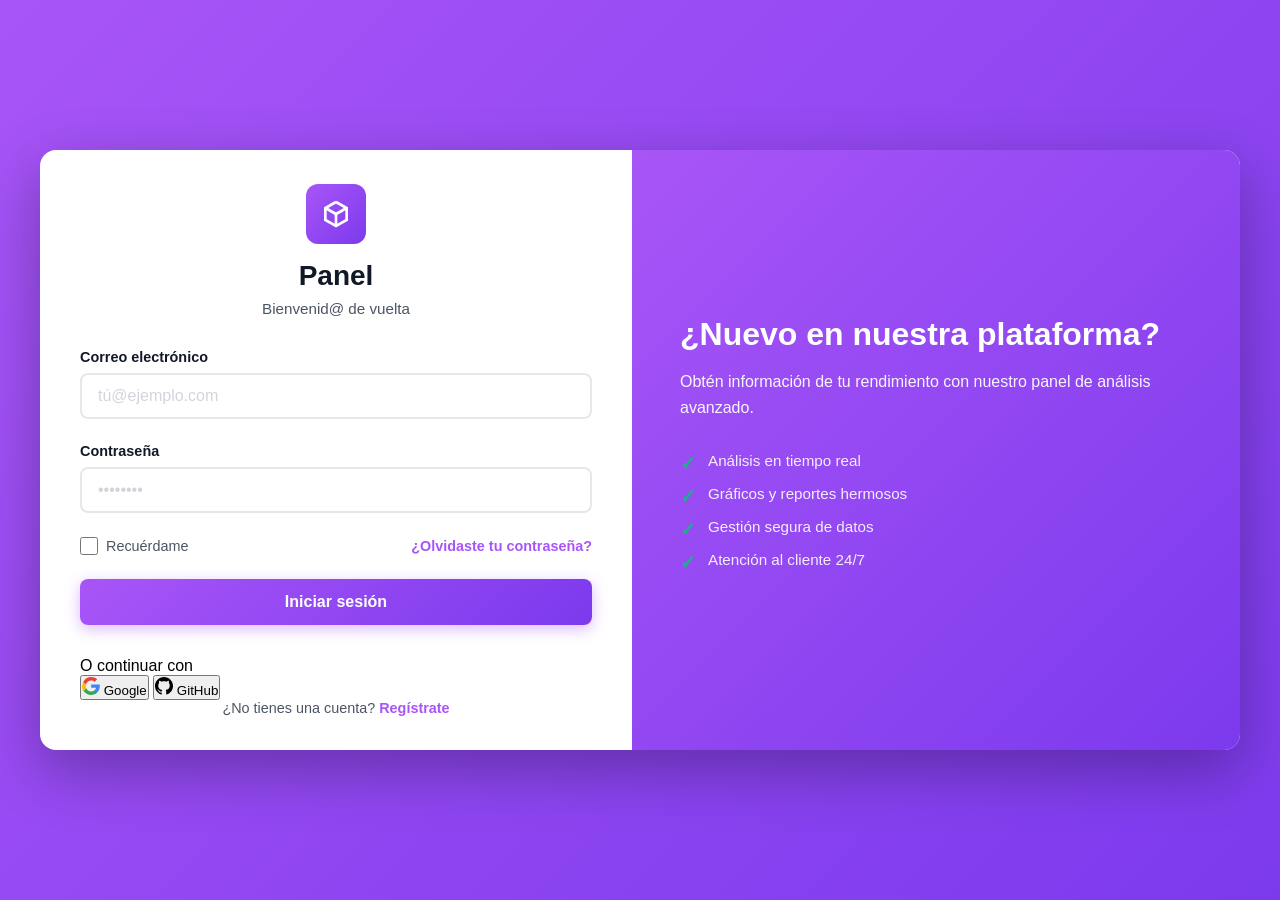
==== src/login/index.html @ 753d1077 "feat: remove old HTML files and add new login and home pages" ====
<!DOCTYPE html>
<html lang="en">
<head>
    <meta charset="UTF-8">
    <meta name="viewport" content="width=device-width, initial-scale=1.0">
    <title>Iniciar sesión - Panel</title>
    <link rel="stylesheet" href="styles2.css">
</head>
<body>
    <a href="#mainContent" class="skip-link">Ir al contenido principal</a>
    <div id="mainContent" class="login-container">
        <div class="login-box">
            <!-- Logo Section -->
            <div class="login-header">
                <div class="logo-circle" aria-hidden="true">
                    <svg width="40" height="40" viewBox="0 0 24 24" fill="none" stroke="currentColor" stroke-width="2" aria-hidden="true">
                        <polyline points="12 3 20 7.5 20 16.5 12 21 4 16.5 4 7.5 12 3"></polyline>
                        <line x1="12" y1="12" x2="20" y2="7.5"></line>
                        <line x1="12" y1="12" x2="12" y2="21"></line>
                        <line x1="12" y1="12" x2="4" y2="7.5"></line>
                    </svg>
                </div>
                <h1 id="loginHeading">Panel</h1>
                <p>Bienvenid@ de vuelta</p>
            </div>

            <!-- Login Form -->
            <form class="login-form" id="loginForm" aria-labelledby="loginHeading" autocomplete="on">
                <div class="form-group">
                    <label for="email">Correo electrónico</label>
                    <input 
                        type="email" 
                        id="email" 
                        name="email" 
                        placeholder="tú@ejemplo.com"
                        autocomplete="email"
                        required
                    >
                </div>

                <div class="form-group">
                    <label for="password">Contraseña</label>
                    <input 
                        type="password" 
                        id="password" 
                        name="password" 
                        placeholder="••••••••"
                        autocomplete="current-password"
                        required
                    >
                </div>

                <div class="form-options">
                    <label class="remember-me" for="remember">
                        <input type="checkbox" id="remember" name="remember">
                        <span>Recuérdame</span>
                    </label>
                    <a href="#" class="forgot-password">¿Olvidaste tu contraseña?</a>
                </div>

                <button type="submit" class="login-button" aria-label="Iniciar sesión en tu cuenta">Iniciar sesión</button>
            </form>

            <!-- Social Login -->
            <div class="social-login">
                <p>O continuar con</p>
                <div class="social-buttons">
                    <button type="button" class="social-btn google-btn" aria-label="Continuar con Google">
                        <span class="social-icon" aria-hidden="true">
                            <svg width="18" height="18" viewBox="0 0 533.5 544.3" xmlns="http://www.w3.org/2000/svg">
                                <path fill="#4285F4" d="M533.5 278.4c0-17.4-1.6-34.1-4.7-50.4H272v95.2h146.9c-6.3 33.8-25.3 62.5-54 81.7v67h87.4c51.1-47 80.2-116.3 80.2-193.5z"/>
                                <path fill="#34A853" d="M272 544.3c73.6 0 135.4-24.4 180.6-66.3l-87.4-67c-24.3 16.2-55.6 25.8-93.2 25.8-71.7 0-132.5-48.4-154.2-113.4H29.7v71.3c45.6 90.3 139.4 150.6 242.3 150.6z"/>
                                <path fill="#FBBC05" d="M117.8 324.4c-10.7-31.8-10.7-66 0-97.8v-71.3H29.7c-43 85.1-43 186.9 0 272l88.1-71z"/>
                                <path fill="#EA4335" d="M272 107.7c39.6 0 75.1 13.6 103.1 40.2l77.4-77.4C405 24.9 342.8 0 272 0 169.1 0 75.3 60.3 29.7 150.6l88.1 71c21.7-65 82.5-113.4 154.2-113.4z"/>
                            </svg>
                        </span>
                        <span>Google</span>
                    </button>
                    <button type="button" class="social-btn github-btn" aria-label="Continuar con GitHub">
                        <span class="social-icon" aria-hidden="true">
                            <svg width="18" height="18" viewBox="0 0 24 24" xmlns="http://www.w3.org/2000/svg">
                                <path fill="currentColor" d="M12 0C5.37 0 0 5.37 0 12c0 5.3 3.43 9.8 8.2 11.39.6.11.82-.26.82-.58 0-.29-.01-1.05-.02-2.06-3.34.73-4.04-1.61-4.04-1.61-.54-1.37-1.33-1.74-1.33-1.74-1.09-.75.08-.73.08-.73 1.2.08 1.84 1.23 1.84 1.23 1.07 1.84 2.8 1.31 3.49 1 .11-.78.42-1.31.76-1.61-2.66-.3-5.47-1.33-5.47-5.93 0-1.31.47-2.38 1.24-3.22-.12-.3-.54-1.52.12-3.18 0 0 1.01-.32 3.3 1.23.96-.27 1.98-.4 3-.4s2.04.14 3 .4c2.28-1.55 3.29-1.23 3.29-1.23.66 1.66.24 2.88.12 3.18.77.84 1.24 1.91 1.24 3.22 0 4.61-2.82 5.63-5.5 5.92.43.37.81 1.1.81 2.22 0 1.6-.01 2.89-.01 3.28 0 .32.21.69.82.58C20.57 21.8 24 17.3 24 12c0-6.63-5.37-12-12-12z"/>
                            </svg>
                        </span>
                        <span>GitHub</span>
                    </button>
                </div>
            </div>

            <!-- Sign Up Link -->
            <div class="signup-link">
                <p>¿No tienes una cuenta? <a href="#">Regístrate</a></p>
            </div>
        </div>

        <!-- Right Side Decoration -->
        <div class="login-decoration">
            <div class="decoration-content">
                <h2>¿Nuevo en nuestra plataforma?</h2>
                <p>Obtén información de tu rendimiento con nuestro panel de análisis avanzado.</p>
                <ul class="features-list">
                    <li>Análisis en tiempo real</li>
                    <li>Gráficos y reportes hermosos</li>
                    <li>Gestión segura de datos</li>
                    <li>Atención al cliente 24/7</li>
                </ul>
            </div>
        </div>
    </div>

    <script src="login-script.js"></script>
</body>
</html>
---- src/login/styles2.css ----
* {
    margin: 0;
    padding: 0;
    box-sizing: border-box;
}

:root {
    --primary-color: #a855f7;
    --primary-dark: #9333ea;
    --gray-100: #f3f4f6;
    --gray-200: #e5e7eb;
    --gray-600: #4b5563;
    --gray-900: #111827;
    --white: #ffffff;
    --transition: all 0.3s ease;
}

body {
    font-family: 'Segoe UI', Tahoma, Geneva, Verdana, sans-serif;
    background: linear-gradient(135deg, #a855f7 0%, #7c3aed 100%);
    min-height: 100vh;
    display: flex;
    align-items: center;
    justify-content: center;
    padding: 1rem;
}

/* Login Container */
.login-container {
    display: flex;
    width: 100%;
    max-width: 1200px;
    height: 600px;
    background: white;
    border-radius: 16px;
    box-shadow: 0 20px 60px rgba(0, 0, 0, 0.3);
    overflow: hidden;
}

/* Login Box */
.login-box {
    flex: 1;
    padding: 3rem 2.5rem;
    display: flex;
    flex-direction: column;
    justify-content: center;
}

/* Login Header */
.login-header {
    text-align: center;
    margin-bottom: 2rem;
}

.logo-circle {
    width: 60px;
    height: 60px;
    background: linear-gradient(135deg, #a855f7, #7c3aed);
    border-radius: 12px;
    display: flex;
    align-items: center;
    justify-content: center;
    margin: 0 auto 1rem;
    color: white;
}

.logo-circle svg {
    width: 32px;
    height: 32px;
}

.login-header h1 {
    font-size: 1.75rem;
    color: var(--gray-900);
    margin-bottom: 0.5rem;
    font-weight: 700;
}

.login-header p {
    color: var(--gray-600);
    font-size: 0.95rem;
}

/* Login Form */
.login-form {
    margin-bottom: 2rem;
}

.form-group {
    margin-bottom: 1.5rem;
}

.form-group label {
    display: block;
    font-weight: 600;
    color: var(--gray-900);
    margin-bottom: 0.5rem;
    font-size: 0.9rem;
}

.form-group input {
    width: 100%;
    padding: 0.75rem 1rem;
    border: 2px solid var(--gray-200);
    border-radius: 8px;
    font-size: 1rem;
    transition: var(--transition);
    background: var(--white);
}

.form-group input:focus,
.form-group input:focus-visible {
    outline: none;
    border-color: var(--primary-color);
    box-shadow: 0 0 0 3px rgba(168, 85, 247, 0.25);
}

.form-group input::placeholder {
    color: #d1d5db;
}

/* Accessibility helpers */
.sr-only {
    position: absolute;
    width: 1px;
    height: 1px;
    padding: 0;
    margin: -1px;
    overflow: hidden;
    clip: rect(0, 0, 0, 0);
    white-space: nowrap;
    border: 0;
}

/* Skip link (keyboard focus) */
.skip-link {
    position: absolute;
    top: 1rem;
    left: 1rem;
    padding: 0.5rem 1rem;
    background: rgba(255, 255, 255, 0.95);
    color: var(--gray-900);
    border-radius: 999px;
    box-shadow: 0 6px 18px rgba(0, 0, 0, 0.15);
    text-decoration: none;
    font-weight: 700;
    transform: translateY(-140%);
    opacity: 0;
    transition: transform 0.2s ease, opacity 0.2s ease;
    z-index: 1000;
}

.skip-link:focus {
    transform: translateY(0);
    opacity: 1;
}

/* Focus outlines for interactive elements */
.login-button:focus-visible,
.social-btn:focus-visible,
.forgot-password:focus-visible,
.signup-link a:focus-visible {
    outline: 3px solid rgba(168, 85, 247, 0.75);
    outline-offset: 3px;
}

.remember-me input:focus-visible {
    outline: 3px solid rgba(168, 85, 247, 0.75);
    outline-offset: 2px;
}

/* Form Options */
.form-options {
    display: flex;
    justify-content: space-between;
    align-items: center;
    margin-bottom: 1.5rem;
    font-size: 0.9rem;
}

.remember-me {
    display: flex;
    align-items: center;
    cursor: pointer;
    color: var(--gray-600);
    font-weight: 500;
}

.remember-me input {
    width: 18px;
    height: 18px;
    margin-right: 0.5rem;
    cursor: pointer;
    accent-color: var(--primary-color);
}

.forgot-password {
    color: var(--primary-color);
    text-decoration: none;
    font-weight: 600;
    transition: var(--transition);
}

.forgot-password:hover {
    color: var(--primary-dark);
    text-decoration: underline;
}

/* Login Button */
.login-button {
    width: 100%;
    padding: 0.875rem 1rem;
    background: linear-gradient(135deg, #a855f7, #7c3aed);
    color: white;
    border: none;
    border-radius: 8px;
    font-size: 1rem;
    font-weight: 700;
    cursor: pointer;
    transition: var(--transition);
    box-shadow: 0 4px 15px rgba(168, 85, 247, 0.4);
}

.logout-button {
    width: 100%;
    padding: 0.75rem 1rem;
    margin-top: 1rem;
    background: #e5e7eb;
    color: var(--gray-900);
    border: none;
    border-radius: 8px;
    font-size: 1rem;
    font-weight: 700;
    cursor: pointer;
    transition: var(--transition);
    box-shadow: 0 4px 12px rgba(0, 0, 0, 0.08);
}

.logout-button:hover {
    background: #d1d5db;
    transform: translateY(-1px);
    box-shadow: 0 8px 16px rgba(0, 0, 0, 0.12);
}

.logout-button:active {
    transform: translateY(0);
}

.logout-button:focus-visible {
    outline: 3px solid rgba(168, 85, 247, 0.75);
    outline-offset: 3px;
}

.login-button:hover {
    transform: translateY(-2px);
    box-shadow: 0 6px 20px rgba(168, 85, 247, 0.6);
}

.login-button:active {
    transform: translateY(0);
}

/* Sign Up Link */
.signup-link {
    text-align: center;
}

.signup-link p {
    color: var(--gray-600);
    font-size: 0.9rem;
}

.signup-link a {
    color: var(--primary-color);
    text-decoration: none;
    font-weight: 700;
    transition: var(--transition);
}

.signup-link a:hover {
    color: var(--primary-dark);
    text-decoration: underline;
}

/* Login Decoration */
.login-decoration {
    flex: 1;
    background: linear-gradient(135deg, #a855f7, #7c3aed);
    color: white;
    display: flex;
    align-items: center;
    justify-content: center;
    padding: 3rem;
}

.decoration-content {
    text-align: left;
}

.decoration-content h2 {
    font-size: 2rem;
    margin-bottom: 1rem;
    font-weight: 700;
}

.decoration-content p {
    font-size: 1rem;
    margin-bottom: 2rem;
    opacity: 0.95;
    line-height: 1.6;
}

.features-list {
    list-style: none;
}

.features-list li {
    font-size: 0.95rem;
    margin-bottom: 1rem;
    padding-left: 1.75rem;
    position: relative;
    opacity: 0.9;
}

.features-list li::before {
    content: "✓";
    position: absolute;
    left: 0;
    color: #10b981;
    font-weight: bold;
    font-size: 1.2rem;
}

/* Responsive Design */
@media (max-width: 768px) {
    .login-container {
        flex-direction: column;
        height: auto;
        max-width: 100%;
    }

    .login-box {
        padding: 2rem 1.5rem;
    }

    .login-decoration {
        padding: 2rem 1.5rem;
        min-height: 250px;
    }

    .decoration-content h2 {
        font-size: 1.5rem;
    }

    .login-header h1 {
        font-size: 1.5rem;
    }

    .form-options {
        flex-direction: column;
        gap: 1rem;
        align-items: flex-start;
    }

    .social-buttons {
        flex-direction: column;
    }
}

@media (max-width: 480px) {
    body {
        padding: 0.5rem;
    }

    .login-container {
        border-radius: 8px;
    }

    .login-box {
        padding: 1.5rem;
    }

    .login-header {
        margin-bottom: 1.5rem;
    }

    .login-header h1 {
        font-size: 1.25rem;
    }

    .decoration-content {
        display: none;
    }

    .form-group input {
        font-size: 16px;
    }
}

/* Loading Animation */
@keyframes pulse {
    0%, 100% {
        opacity: 1;
    }
    50% {
        opacity: 0.5;
    }
}

.login-button.loading {
    pointer-events: none;
}

.login-button.loading::after {
    content: '';
    display: inline-block;
    width: 14px;
    height: 14px;
    margin-left: 0.5rem;
    border: 2px solid rgba(255, 255, 255, 0.3);
    border-top-color: white;
    border-radius: 50%;
    animation: spin 0.8s linear infinite;
}

@keyframes spin {
    to {
        transform: rotate(360deg);
    }
}
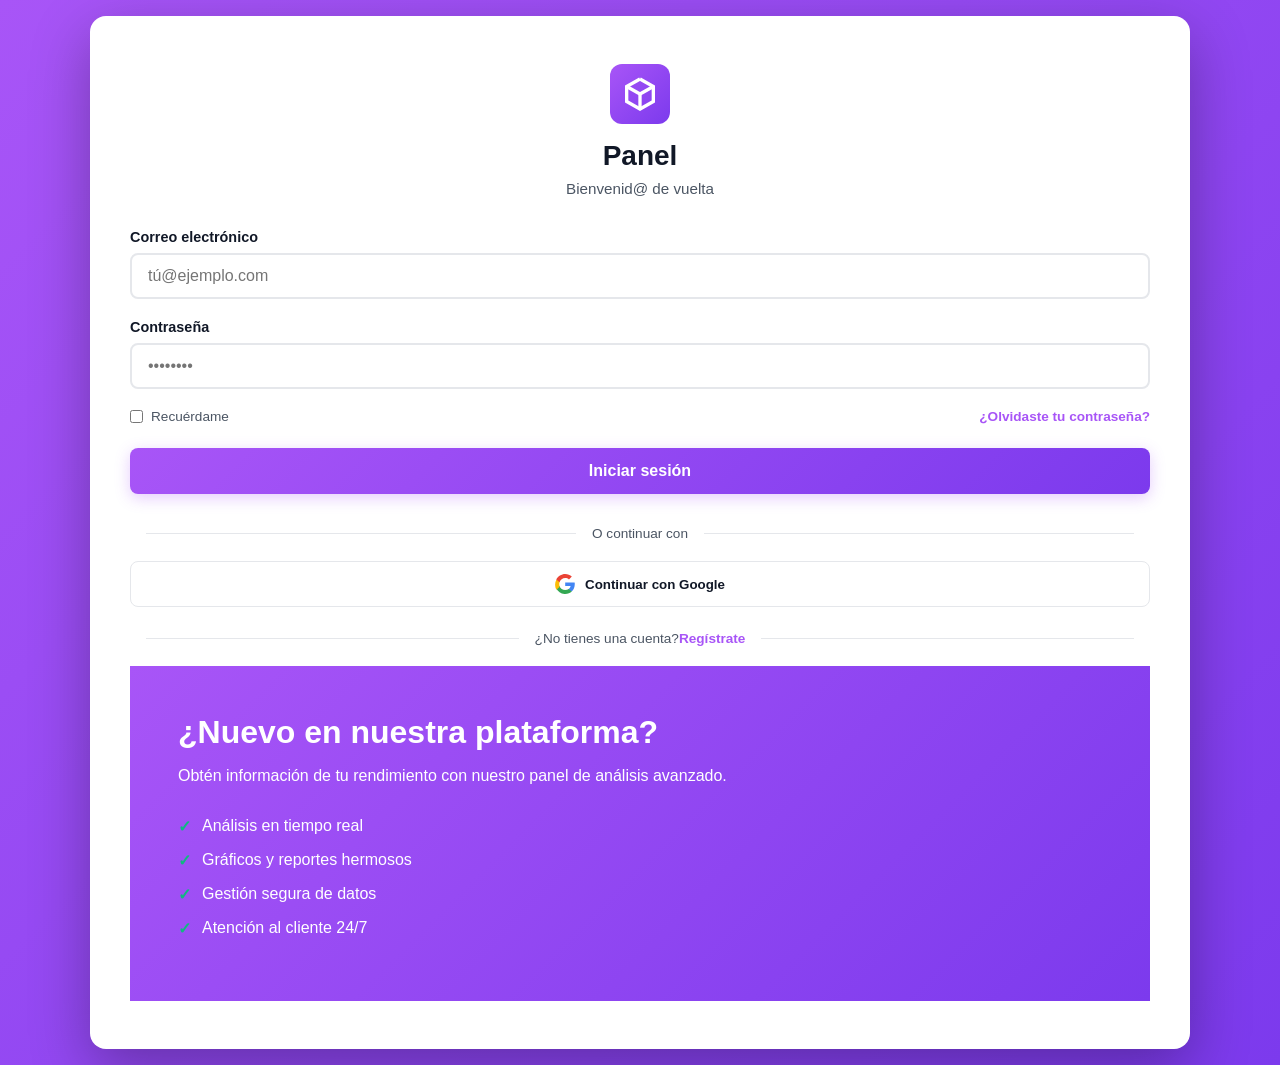
==== commit 0a60bd8a: "feat: improve login page UI and google auth button style" ====
--- a/src/login/index.html
+++ b/src/login/index.html
@@ -63,29 +63,20 @@
 
             <!-- Social Login -->
             <div class="social-login">
-                <p>O continuar con</p>
-                <div class="social-buttons">
-                    <button type="button" class="social-btn google-btn" aria-label="Continuar con Google">
-                        <span class="social-icon" aria-hidden="true">
-                            <svg width="18" height="18" viewBox="0 0 533.5 544.3" xmlns="http://www.w3.org/2000/svg">
-                                <path fill="#4285F4" d="M533.5 278.4c0-17.4-1.6-34.1-4.7-50.4H272v95.2h146.9c-6.3 33.8-25.3 62.5-54 81.7v67h87.4c51.1-47 80.2-116.3 80.2-193.5z"/>
-                                <path fill="#34A853" d="M272 544.3c73.6 0 135.4-24.4 180.6-66.3l-87.4-67c-24.3 16.2-55.6 25.8-93.2 25.8-71.7 0-132.5-48.4-154.2-113.4H29.7v71.3c45.6 90.3 139.4 150.6 242.3 150.6z"/>
-                                <path fill="#FBBC05" d="M117.8 324.4c-10.7-31.8-10.7-66 0-97.8v-71.3H29.7c-43 85.1-43 186.9 0 272l88.1-71z"/>
-                                <path fill="#EA4335" d="M272 107.7c39.6 0 75.1 13.6 103.1 40.2l77.4-77.4C405 24.9 342.8 0 272 0 169.1 0 75.3 60.3 29.7 150.6l88.1 71c21.7-65 82.5-113.4 154.2-113.4z"/>
-                            </svg>
-                        </span>
-                        <span>Google</span>
-                    </button>
-                    <button type="button" class="social-btn github-btn" aria-label="Continuar con GitHub">
-                        <span class="social-icon" aria-hidden="true">
-                            <svg width="18" height="18" viewBox="0 0 24 24" xmlns="http://www.w3.org/2000/svg">
-                                <path fill="currentColor" d="M12 0C5.37 0 0 5.37 0 12c0 5.3 3.43 9.8 8.2 11.39.6.11.82-.26.82-.58 0-.29-.01-1.05-.02-2.06-3.34.73-4.04-1.61-4.04-1.61-.54-1.37-1.33-1.74-1.33-1.74-1.09-.75.08-.73.08-.73 1.2.08 1.84 1.23 1.84 1.23 1.07 1.84 2.8 1.31 3.49 1 .11-.78.42-1.31.76-1.61-2.66-.3-5.47-1.33-5.47-5.93 0-1.31.47-2.38 1.24-3.22-.12-.3-.54-1.52.12-3.18 0 0 1.01-.32 3.3 1.23.96-.27 1.98-.4 3-.4s2.04.14 3 .4c2.28-1.55 3.29-1.23 3.29-1.23.66 1.66.24 2.88.12 3.18.77.84 1.24 1.91 1.24 3.22 0 4.61-2.82 5.63-5.5 5.92.43.37.81 1.1.81 2.22 0 1.6-.01 2.89-.01 3.28 0 .32.21.69.82.58C20.57 21.8 24 17.3 24 12c0-6.63-5.37-12-12-12z"/>
-                            </svg>
-                        </span>
-                        <span>GitHub</span>
-                    </button>
-                </div>
-            </div>
+             <p>O continuar con</p>
+    <div class="social-buttons">
+        <button type="button" class="google-btn" aria-label="Continuar con Google">
+            <span class="social-icon" aria-hidden="true">
+                <svg width="20" height="20" viewBox="0 0 533.5 544.3" xmlns="http://www.w3.org/2000/svg">
+                    <path fill="#4285F4" d="M533.5 278.4c0-17.4-1.6-34.1-4.7-50.4H272v95.2h146.9c-6.3 33.8-25.3 62.5-54 81.7v67h87.4c51.1-47 80.2-116.3 80.2-193.5z"/>
+                    <path fill="#34A853" d="M272 544.3c73.6 0 135.4-24.4 180.6-66.3l-87.4-67c-24.3 16.2-55.6 25.8-93.2 25.8-71.7 0-132.5-48.4-154.2-113.4H29.7v71.3c45.6 90.3 139.4 150.6 242.3 150.6z"/>
+                    <path fill="#FBBC05" d="M117.8 324.4c-10.7-31.8-10.7-66 0-97.8v-71.3H29.7c-43 85.1-43 186.9 0 272l88.1-71z"/>
+                    <path fill="#EA4335" d="M272 107.7c39.6 0 75.1 13.6 103.1 40.2l77.4-77.4C405 24.9 342.8 0 272 0 169.1 0 75.3 60.3 29.7 150.6l88.1 71c21.7-65 82.5-113.4 154.2-113.4z"/>
+                </svg>
+            </span>
+            <span>Continuar con Google</span>
+        </button>
+    </div>
 
             <!-- Sign Up Link -->
             <div class="signup-link">
--- a/src/login/styles2.css
+++ b/src/login/styles2.css
@@ -1,3 +1,4 @@
+/* 1. Reset y Variables */
 * {
     margin: 0;
     padding: 0;
@@ -15,6 +16,7 @@
     --transition: all 0.3s ease;
 }
 
+/* 2. Estilos Base */
 body {
     font-family: 'Segoe UI', Tahoma, Geneva, Verdana, sans-serif;
     background: linear-gradient(135deg, #a855f7 0%, #7c3aed 100%);
@@ -25,19 +27,19 @@
     padding: 1rem;
 }
 
-/* Login Container */
+/* 3. Contenedor Principal */
 .login-container {
     display: flex;
     width: 100%;
-    max-width: 1200px;
-    height: 600px;
+    max-width: 1100px;
+    min-height: 600px;
     background: white;
     border-radius: 16px;
     box-shadow: 0 20px 60px rgba(0, 0, 0, 0.3);
     overflow: hidden;
 }
 
-/* Login Box */
+/* 4. Caja de Login (Lado Izquierdo) */
 .login-box {
     flex: 1;
     padding: 3rem 2.5rem;
@@ -46,7 +48,6 @@
     justify-content: center;
 }
 
-/* Login Header */
 .login-header {
     text-align: center;
     margin-bottom: 2rem;
@@ -64,11 +65,6 @@
     color: white;
 }
 
-.logo-circle svg {
-    width: 32px;
-    height: 32px;
-}
-
 .login-header h1 {
     font-size: 1.75rem;
     color: var(--gray-900);
@@ -81,13 +77,9 @@
     font-size: 0.95rem;
 }
 
-/* Login Form */
-.login-form {
-    margin-bottom: 2rem;
-}
-
+/* 5. Formulario */
 .form-group {
-    margin-bottom: 1.5rem;
+    margin-bottom: 1.25rem;
 }
 
 .form-group label {
@@ -105,77 +97,20 @@
     border-radius: 8px;
     font-size: 1rem;
     transition: var(--transition);
-    background: var(--white);
-}
-
-.form-group input:focus,
-.form-group input:focus-visible {
+}
+
+.form-group input:focus {
     outline: none;
     border-color: var(--primary-color);
-    box-shadow: 0 0 0 3px rgba(168, 85, 247, 0.25);
-}
-
-.form-group input::placeholder {
-    color: #d1d5db;
-}
-
-/* Accessibility helpers */
-.sr-only {
-    position: absolute;
-    width: 1px;
-    height: 1px;
-    padding: 0;
-    margin: -1px;
-    overflow: hidden;
-    clip: rect(0, 0, 0, 0);
-    white-space: nowrap;
-    border: 0;
-}
-
-/* Skip link (keyboard focus) */
-.skip-link {
-    position: absolute;
-    top: 1rem;
-    left: 1rem;
-    padding: 0.5rem 1rem;
-    background: rgba(255, 255, 255, 0.95);
-    color: var(--gray-900);
-    border-radius: 999px;
-    box-shadow: 0 6px 18px rgba(0, 0, 0, 0.15);
-    text-decoration: none;
-    font-weight: 700;
-    transform: translateY(-140%);
-    opacity: 0;
-    transition: transform 0.2s ease, opacity 0.2s ease;
-    z-index: 1000;
-}
-
-.skip-link:focus {
-    transform: translateY(0);
-    opacity: 1;
-}
-
-/* Focus outlines for interactive elements */
-.login-button:focus-visible,
-.social-btn:focus-visible,
-.forgot-password:focus-visible,
-.signup-link a:focus-visible {
-    outline: 3px solid rgba(168, 85, 247, 0.75);
-    outline-offset: 3px;
-}
-
-.remember-me input:focus-visible {
-    outline: 3px solid rgba(168, 85, 247, 0.75);
-    outline-offset: 2px;
-}
-
-/* Form Options */
+    box-shadow: 0 0 0 3px rgba(168, 85, 247, 0.15);
+}
+
 .form-options {
     display: flex;
     justify-content: space-between;
     align-items: center;
     margin-bottom: 1.5rem;
-    font-size: 0.9rem;
+    font-size: 0.85rem;
 }
 
 .remember-me {
@@ -183,14 +118,10 @@
     align-items: center;
     cursor: pointer;
     color: var(--gray-600);
-    font-weight: 500;
 }
 
 .remember-me input {
-    width: 18px;
-    height: 18px;
     margin-right: 0.5rem;
-    cursor: pointer;
     accent-color: var(--primary-color);
 }
 
@@ -198,18 +129,12 @@
     color: var(--primary-color);
     text-decoration: none;
     font-weight: 600;
-    transition: var(--transition);
-}
-
-.forgot-password:hover {
-    color: var(--primary-dark);
-    text-decoration: underline;
-}
-
-/* Login Button */
+}
+
+/* 6. Botones Principales */
 .login-button {
     width: 100%;
-    padding: 0.875rem 1rem;
+    padding: 0.875rem;
     background: linear-gradient(135deg, #a855f7, #7c3aed);
     color: white;
     border: none;
@@ -218,55 +143,68 @@
     font-weight: 700;
     cursor: pointer;
     transition: var(--transition);
-    box-shadow: 0 4px 15px rgba(168, 85, 247, 0.4);
-}
-
-.logout-button {
-    width: 100%;
-    padding: 0.75rem 1rem;
-    margin-top: 1rem;
-    background: #e5e7eb;
+    box-shadow: 0 4px 15px rgba(168, 85, 247, 0.3);
+}
+
+.login-button:hover {
+    transform: translateY(-2px);
+    box-shadow: 0 6px 20px rgba(168, 85, 247, 0.4);
+}
+
+/* 7. Estilo Renovado del Botón de Google */
+.social-login {
+    margin-top: 2rem;
+    text-align: center;
+}
+
+.social-login p {
+    font-size: 0.85rem;
+    color: var(--gray-600);
+    margin-bottom: 1.25rem;
+    display: flex;
+    align-items: center;
+}
+
+.social-login p::before,
+.social-login p::after {
+    content: "";
+    flex: 1;
+    height: 1px;
+    background: var(--gray-200);
+    margin: 0 1rem;
+}
+
+.google-btn {
+    width: 100%;
+    display: flex;
+    align-items: center;
+    justify-content: center;
+    gap: 10px;
+    background: var(--white);
+    border: 1px solid var(--gray-200);
+    border-radius: 8px;
+    padding: 0.75rem;
     color: var(--gray-900);
-    border: none;
-    border-radius: 8px;
-    font-size: 1rem;
-    font-weight: 700;
+    font-weight: 600;
     cursor: pointer;
     transition: var(--transition);
-    box-shadow: 0 4px 12px rgba(0, 0, 0, 0.08);
-}
-
-.logout-button:hover {
-    background: #d1d5db;
+}
+
+.google-btn:hover {
+    background: var(--gray-100);
+    border-color: #d1d5db;
     transform: translateY(-1px);
-    box-shadow: 0 8px 16px rgba(0, 0, 0, 0.12);
-}
-
-.logout-button:active {
-    transform: translateY(0);
-}
-
-.logout-button:focus-visible {
-    outline: 3px solid rgba(168, 85, 247, 0.75);
-    outline-offset: 3px;
-}
-
-.login-button:hover {
-    transform: translateY(-2px);
-    box-shadow: 0 6px 20px rgba(168, 85, 247, 0.6);
-}
-
-.login-button:active {
-    transform: translateY(0);
-}
-
-/* Sign Up Link */
+    box-shadow: 0 4px 12px rgba(0,0,0,0.05);
+}
+
+.google-btn svg {
+    display: block;
+}
+
+/* 8. Enlace de Registro */
 .signup-link {
+    margin-top: 1.5rem;
     text-align: center;
-}
-
-.signup-link p {
-    color: var(--gray-600);
     font-size: 0.9rem;
 }
 
@@ -274,52 +212,32 @@
     color: var(--primary-color);
     text-decoration: none;
     font-weight: 700;
-    transition: var(--transition);
-}
-
-.signup-link a:hover {
-    color: var(--primary-dark);
-    text-decoration: underline;
-}
-
-/* Login Decoration */
+}
+
+/* 9. Decoración (Lado Derecho) */
 .login-decoration {
     flex: 1;
     background: linear-gradient(135deg, #a855f7, #7c3aed);
     color: white;
     display: flex;
     align-items: center;
-    justify-content: center;
     padding: 3rem;
-}
-
-.decoration-content {
-    text-align: left;
 }
 
 .decoration-content h2 {
     font-size: 2rem;
     margin-bottom: 1rem;
-    font-weight: 700;
-}
-
-.decoration-content p {
-    font-size: 1rem;
-    margin-bottom: 2rem;
-    opacity: 0.95;
-    line-height: 1.6;
 }
 
 .features-list {
     list-style: none;
+    margin-top: 2rem;
 }
 
 .features-list li {
-    font-size: 0.95rem;
     margin-bottom: 1rem;
-    padding-left: 1.75rem;
+    padding-left: 1.5rem;
     position: relative;
-    opacity: 0.9;
 }
 
 .features-list li::before {
@@ -328,103 +246,39 @@
     left: 0;
     color: #10b981;
     font-weight: bold;
-    font-size: 1.2rem;
-}
-
-/* Responsive Design */
-@media (max-width: 768px) {
-    .login-container {
-        flex-direction: column;
-        height: auto;
-        max-width: 100%;
-    }
-
-    .login-box {
-        padding: 2rem 1.5rem;
-    }
-
-    .login-decoration {
-        padding: 2rem 1.5rem;
-        min-height: 250px;
-    }
-
-    .decoration-content h2 {
-        font-size: 1.5rem;
-    }
-
-    .login-header h1 {
-        font-size: 1.5rem;
-    }
-
-    .form-options {
-        flex-direction: column;
-        gap: 1rem;
-        align-items: flex-start;
-    }
-
-    .social-buttons {
-        flex-direction: column;
-    }
-}
-
-@media (max-width: 480px) {
-    body {
-        padding: 0.5rem;
-    }
-
-    .login-container {
-        border-radius: 8px;
-    }
-
-    .login-box {
-        padding: 1.5rem;
-    }
-
-    .login-header {
-        margin-bottom: 1.5rem;
-    }
-
-    .login-header h1 {
-        font-size: 1.25rem;
-    }
-
-    .decoration-content {
-        display: none;
-    }
-
-    .form-group input {
-        font-size: 16px;
-    }
-}
-
-/* Loading Animation */
-@keyframes pulse {
-    0%, 100% {
-        opacity: 1;
-    }
-    50% {
-        opacity: 0.5;
-    }
-}
-
-.login-button.loading {
-    pointer-events: none;
+}
+
+/* 10. Accesibilidad y Animaciones */
+.skip-link {
+    position: absolute;
+    top: -100px;
+    left: 0;
+    background: white;
+    padding: 1rem;
+    z-index: 100;
+}
+
+.skip-link:focus { top: 0; }
+
+@keyframes spin {
+    to { transform: rotate(360deg); }
 }
 
 .login-button.loading::after {
     content: '';
     display: inline-block;
-    width: 14px;
-    height: 14px;
-    margin-left: 0.5rem;
-    border: 2px solid rgba(255, 255, 255, 0.3);
+    width: 1rem;
+    height: 1rem;
+    border: 2px solid rgba(255,255,255,0.3);
     border-top-color: white;
     border-radius: 50%;
+    margin-left: 0.5rem;
     animation: spin 0.8s linear infinite;
 }
 
-@keyframes spin {
-    to {
-        transform: rotate(360deg);
-    }
-}
+/* 11. Responsive */
+@media (max-width: 850px) {
+    .login-container { flex-direction: column; max-width: 500px; height: auto; }
+    .login-decoration { display: none; }
+    .login-box { padding: 2rem; }
+}
